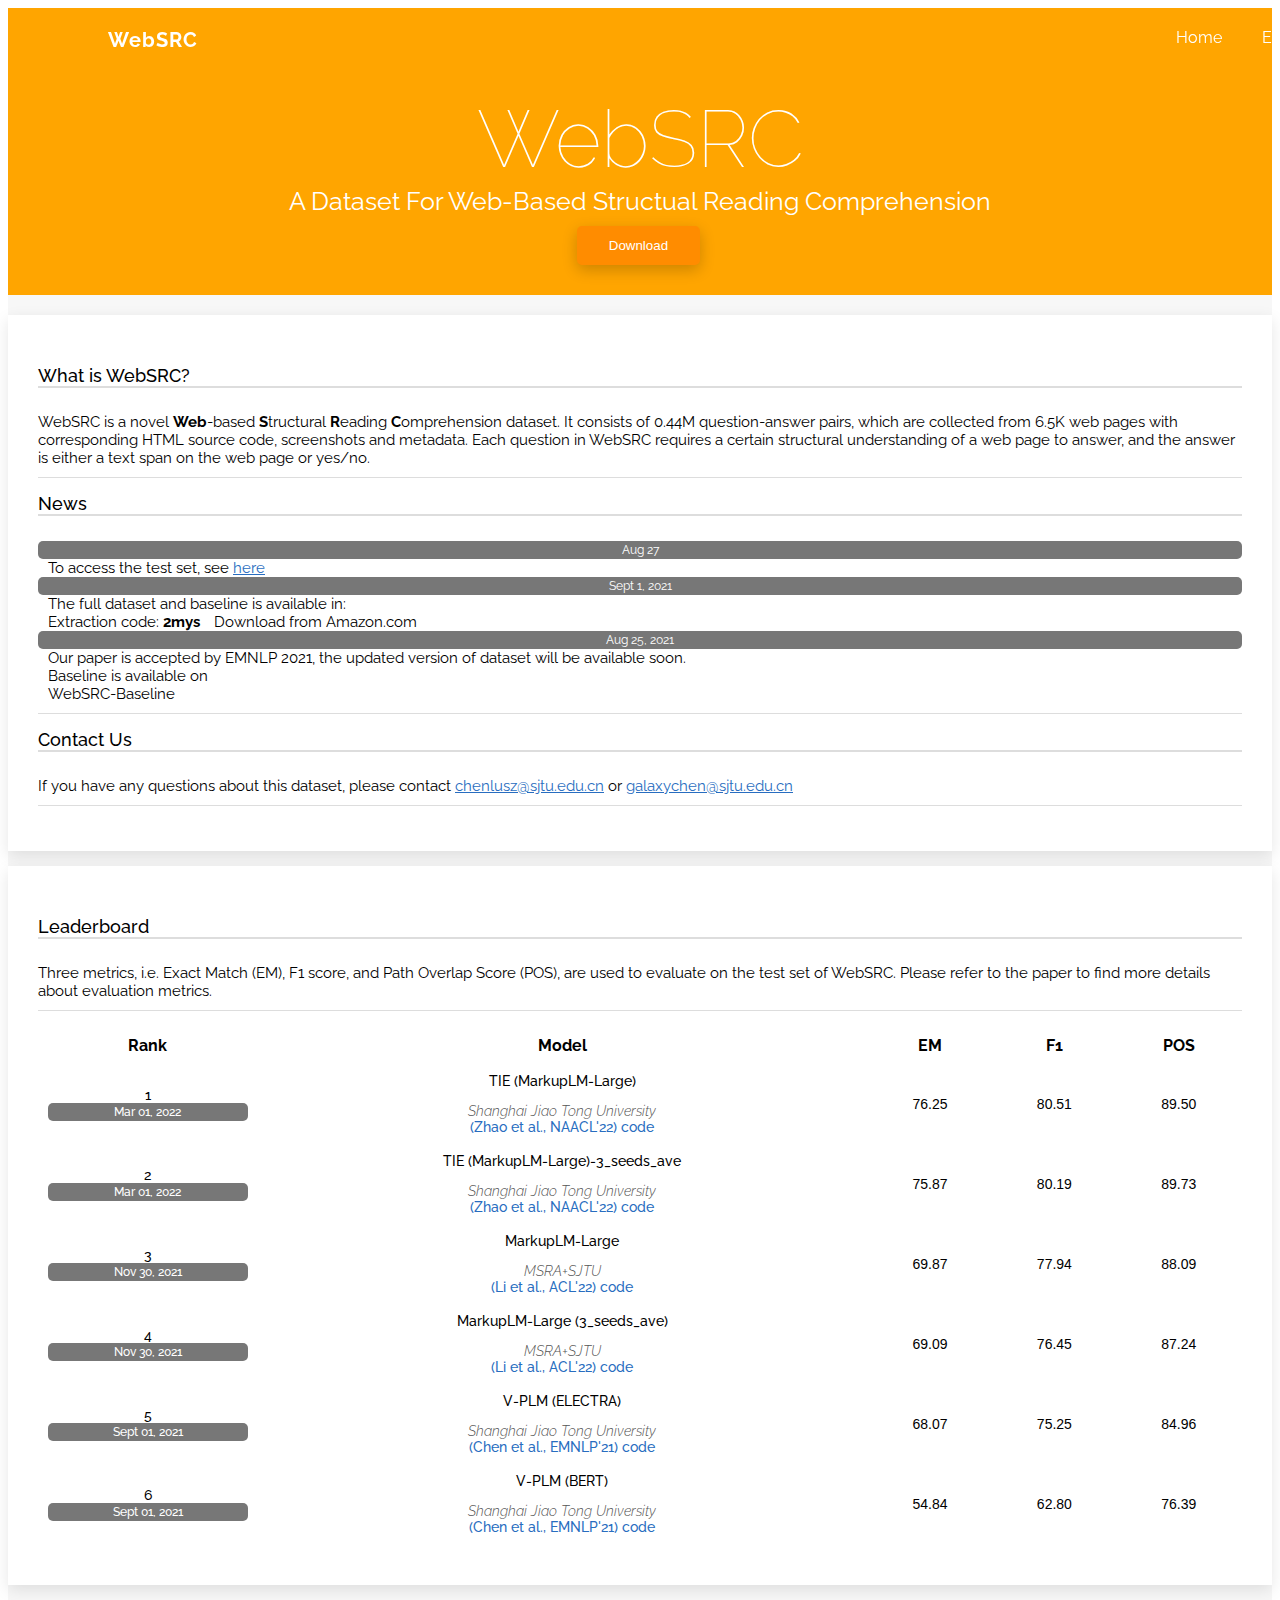
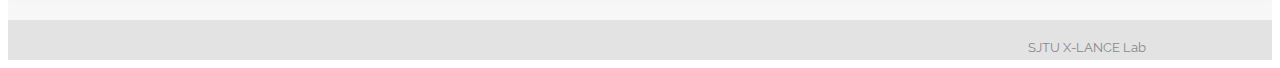
==== index.html @ c2bdacfa "update test set" ====
<!DOCTYPE html>
<html>
<head>
	<link rel="stylesheet" type="text/css" href="css/bootstrap.css">
	<link rel="stylesheet" type="text/css" href="css/style.css">
	<link href="https://fonts.googleapis.com/css?family=Raleway:100,200,300,400,500,600,700,800,900" rel="stylesheet">
	<link rel="stylesheet" href="css/fontAwesome.css">
	<title> WebSRC - A Dataset For Web-Based Structual Reading Comprehension </title>
</head>
<body>
	<header class="header">
		<div class="container clearfix">
			<div class="left-container">
				<a href="#"> WebSRC </a>
			</div>
			<div class="right-container">
				<ul class="nav-menu clearfix">
					<li>
						<a href="#"> Home </a> 
					<li>
					<li>
						<a href="dashboard.html"> Explore v1.0 </a>
					</li>
				</ul>
			</div>
		</div>
	</header>
	<section class="banner">
		<div class="container clearfix">
			<h1> WebSRC </h1>
			<span> A Dataset For Web-Based Structual Reading Comprehension </span>
			<a href="https://websrc-data.s3.amazonaws.com/release.zip" class="download-hyperlink"><button class="download-button">
				<i class="fa fa-arrow-circle-o-down" aria-hidden="true"></i> Download 
				</button>
			</a>
		</div>
	</section>
	<section class="main-content">
		<div class="container clearfix">
			<div class="row">
				<div class="col-md-5">
					<div class="info-container">
						<span class="info-title">
							<i class="fa fa-info-circle" aria-hidden="true"></i>
							What is WebSRC?
						</span>
						<p>
							WebSRC is a novel <strong>Web</strong>-based <strong>S</strong>tructural <strong>R</strong>eading <strong>C</strong>omprehension dataset. It consists of  0.44M question-answer pairs, which are collected from 6.5K web pages with corresponding HTML source code, screenshots and metadata. Each question in WebSRC requires a certain structural understanding of a web page to answer, and the answer is either a text span on the web page or yes/no.
						</p>
						<button class="action-button" style="display: none;">
							Button 1
						</button>
						<button class="inverse-button" style="display: none;">
							Button 2
						</button>
						<span class="info-title">
							<i class="fa fa-star-o" aria-hidden="true"></i>
							News
						</span>
						<p class="row">
							<span class="news-date col-md-2"> Aug 27 </span>
							<span class="news-context"> To access the test set, see <a href="https://github.com/X-LANCE/WebSRC-Baseline#obtain-test-result">here</a> </span>
                            <span class="news-date col-md-2"> Sept 1, 2021 </span>
							<span class="news-context"> The full dataset and baseline is available in: </span>
							<a href="https://pan.baidu.com/s/1-sqWgc8bTm6-bkAFYJwYQQ" class="download-link">
								<i class="fa fa-cloud-download" aria-hidden="true"></i>
								Extraction code: <strong>2mys</strong> 
							</a>
							<a href="https://websrc-data.s3.amazonaws.com/release.zip" class="download-link">
								<i class="fa fa-amazon" aria-hidden="true"></i>
								Download from Amazon.com
							</a>

                            <span class="news-date col-md-2"> Aug 25, 2021 </span>
							<span class="news-context"> Our paper is accepted by EMNLP 2021, the updated version of dataset will be available soon. </span>
							<span class="news-context"> Baseline is available on </span>
							<a href="https://github.com/X-LANCE/WebSRC-Baseline" class="download-link">
								<i class="fa fa-github" aria-hidden="true"></i>
								WebSRC-Baseline
							</a>
						</p>

						<span class="info-title">
							<i class="fa fa-question-circle-o" aria-hidden="true"></i>
							Contact Us
						</span>
						<p>
							If you have any questions about this dataset, please contact 
							<a href="mailto:chenlusz@sjtu.edu.cn">chenlusz@sjtu.edu.cn</a> or 
							<a href="mailto:galaxychen@sjtu.edu.cn">galaxychen@sjtu.edu.cn</a>
						</p>

					</div>
				</div>
				<div class="col-md-7">
					<div class="info-container">
						<span class="info-title">
							<i class="fa fa-bar-chart" aria-hidden="true"></i>
							Leaderboard
						</span>
						<p>
						Three metrics, i.e. Exact Match (EM), F1 score, and Path Overlap Score (POS), are used to evaluate on the test set of WebSRC. Please refer to the paper to find more details about evaluation metrics.
						</p>
						<table class="leader-board">
							<tbody>
								<tr>
									<th> Rank </th>
									<th> Model </th>
									<th> EM </th>
									<th> F1 </th>
									<th> POS </th>
								</tr>
								<tr>
									<td>
										1
										<span>
											Mar 01, 2022
										</span>
									</td>
									<td>
										TIE (MarkupLM-Large)
										<p> Shanghai Jiao Tong University </p>
										<a class='link' href='https://arxiv.org/abs/2205.06435'> (Zhao et al., NAACL'22) </a>
										<a class='link' href='https://github.com/X-LANCE/TIE'> code </a>
									</td>
									<td class="stat"> 76.25 </td>
									<td class="stat"> 80.51 </td>
									<td class="stat"> 89.50 </td>
								</tr>
								<tr>
									<td>
										2
										<span>
											Mar 01, 2022
										</span>
									</td>
									<td>
										TIE (MarkupLM-Large)-3_seeds_ave
										<p> Shanghai Jiao Tong University </p>
										<a class='link' href='https://arxiv.org/abs/2205.06435'> (Zhao et al., NAACL'22) </a>
										<a class='link' href='https://github.com/X-LANCE/TIE'> code </a>
									</td>
									<td class="stat"> 75.87 </td>
									<td class="stat"> 80.19 </td>
									<td class="stat"> 89.73 </td>
								</tr>
								<tr>
									<td>
										3
										<span>
											Nov 30, 2021
										</span>
									</td>
									<td>
										MarkupLM-Large
										<p> MSRA+SJTU </p>
										<a class='link' href='https://arxiv.org/abs/2110.08518'> (Li et al., ACL'22) </a>
										<a class='link' href='https://github.com/microsoft/unilm/tree/master/markuplm'> code </a>
									</td>
									<td class="stat"> 69.87 </td>
									<td class="stat"> 77.94 </td>
									<td class="stat"> 88.09 </td>
								</tr>
								<tr>
									<td>
										4
										<span>
											Nov 30, 2021
										</span>
									</td>
									<td>
										MarkupLM-Large (3_seeds_ave)
										<p> MSRA+SJTU </p>
										<a class='link' href='https://arxiv.org/abs/2110.08518'> (Li et al., ACL'22) </a>
										<a class='link' href='https://github.com/microsoft/unilm/tree/master/markuplm'> code </a>
									</td>
									<td class="stat"> 69.09 </td>
									<td class="stat"> 76.45 </td>
									<td class="stat"> 87.24 </td>
								</tr>
								<tr>
									<td>
										5
										<span>
											Sept 01, 2021
										</span>
									</td>
									<td>
										V-PLM (ELECTRA)
										<p> Shanghai Jiao Tong University </p>
										<a class='link' href='https://arxiv.org/abs/2101.09465'> (Chen et al., EMNLP'21) </a>
										<a class='link' href='https://github.com/X-LANCE/WebSRC-Baseline'> code </a>
									</td>
									<td class="stat"> 68.07 </td>
									<td class="stat"> 75.25 </td>
									<td class="stat"> 84.96 </td>
								</tr>
								<tr>
									<td>
										6
										<span>
											Sept 01, 2021
										</span>
									</td>
									<td>
										V-PLM (BERT)
										<p> Shanghai Jiao Tong University </p>
										<a class='link' href='https://arxiv.org/abs/2101.09465'> (Chen et al., EMNLP'21) </a>
										<a class='link' href='https://github.com/X-LANCE/WebSRC-Baseline'> code </a>
									</td>
									<td class="stat"> 54.84 </td>
									<td class="stat"> 62.80 </td>
									<td class="stat"> 76.39 </td>
								</tr>
							</tbody>
						</table>
					</div>
				</div>
			</div>
		</div>
	</section>
	<section class="footer clearfix">
		<a href="http://x-lance.sjtu.edu.cn/"> SJTU X-LANCE Lab<a>
	</section>
	<script src="js/jquery-1.11.2.min.js"></script>
	<script type="text/javascript" src="js/footer.js"></script>
</body>
</html>
---- css/style.css ----
body
{
	font-family: "Raleway";
	background-color: #fff;
}
th
{
	text-align: center;
}
.header
{
	width: 100%;
	background-color: #FF8C00;
	padding: 0px 100px;
	position: sticky;
	top: 0px;
}
.header .left-container
{
	float: left;
	display: block;
	margin: 20px 0px;
}
.header .left-container a
{
	text-decoration: none;
	color: #fff;
	letter-spacing: 1px;
	font-weight: 700;
	font-size: 20px;
}
.header .right-container
{
	float: right;
	display: block;
	margin: 20px;
}
.nav-menu
{
	list-style: none;
	margin: 0px;
	height: 100%;
}
.nav-menu li
{
	display: inline-block;
	text-decoration: none;
	color: #fff;
	margin-left: 20px;
	height: 100%;
}
.nav-menu li>a
{
	color: inherit;
	text-decoration: none;
}
section.banner
{
	background-color: #ffa500;
	text-align: center;
	padding: 30px 0px;
}
.banner h1
{
	font-size: 80px;
	color: #fff;
	font-weight: 100;
	margin-bottom: 0px;
}
.banner span
{
	color: #fff;
	font-size: 25px;
}
.download-button
{
	padding: 10px 30px;
	margin-top: 10px;
	border-radius: 5px;
	background-color: #FF8C00;
	color: #fff;
	border: 2px solid #FF8C00;
	transition: all 0.5s;
	display: block;
	margin-left: 45%;
	box-shadow: 0px 5px 15px rgba(0,0,0,0.2);
}
.download-button:hover
{
	background: transparent;
}
section.main-content
{
	background-color: #f7f7f7;
	padding: 20px 0px;
}
.main-content h2, .sidebar-content h2
{
	font-size: 30px;
	font-weight: 600;
}
.main-content .info-container
{
	background: #fff;
	padding: 30px;
	box-shadow: 0px 5px 15px rgba(0,0,0,0.1);
	padding-top: 50px;
	margin-bottom: 15px;
}
.info-container .info-title
{
	display: block;
	font-size: 18px;
	font-weight: 500;
	border-bottom: 2px solid #ddd;
}
.info-container p
{
	font-size: 15px;
	padding: 10px 0px;
	display: block;
	border-bottom: 1px solid #ddd;
}
.action-button,.inverse-button
{
	margin: 5px 20px;
	border-radius: 20px;
	background-color: #ffa500;
	color: #fff;
	width: 90%;
	display: block;
	transition: all 0.5s;
	box-shadow: none;
	border: none;
	padding: 6px;
	font-size: 15px;
}
.action-button:hover
{
	background-color: #FF8C00;
}
.info-container .inverse-button
{
	background-color: transparent;
	color: #ffa500;
	border: 2px solid #ffa500;
	font-weight: 500;
}
.inverse-button:hover
{
	background-color: #ffa500;
	color: #fff;
}
.leader-board
{
	width: 100%;
	max-width: 100%;
	margin: 10px 0px;
}
.leader-board tbody
{
	display: table-row-group;
	vertical-align: middle;
	width: 100%;
	border-collapse: collapse;
}
.leader-board tr
{
	border-bottom: 1px solid #ddd;
	display: table-row;
}
.leader-board tr>th, .leader-board tr>td
{
	display: table-cell;
	padding: 8px;
	text-align: center;
}
.leader-board tr>td
{
	font-size: 14px;
	font-weight: 500;
}
.leader-board tr>td>p
{
	font-size: 14px;
	font-style: italic;
	font-weight: 300;
	color: #555;
	padding: 0px;
	border: none;
	margin-bottom: 0px;
}
.leader-board tr>td>a
{
	text-decoration: none;
}
.stat
{
	font-family: sans-serif; 
}
.human-row
{
	background-color: #f3f3f3;
}
.leader-board tr>td>span, span.news-date
{
	display: block;
	background-color: #777;
	border-radius: 5px;
	color: #fff;
	padding: 2px;
	font-size: 12px;
	text-align: center;
}
.footer
{
	background-color: #e3e3e3;
	padding: 20px 0px;
}
.footer a
{
	text-decoration: none;
	float: right;
	margin-right: 10%;
	color: #888;
	font-size: 13px;
}
.keyword-list
{
	list-style: none;
	padding-left: 0px;
}
.keyword-list li
{
	float: left;
	margin: 2px 2px;
}
.half-padding
{
	padding: 15px;
	padding-top: 30px !important;
}
.subtitle
{
	font-size: 1.4em;
	color: #989898;
}
.main-content .dashboard-container
{
	background: #fff;
	box-shadow: 0px 5px 15px rgba(0,0,0,0.1);
}
.dashboard-container .dashboard-header
{
	background-color: #f0f0f0;
	padding: 30px;
	color: #989898;
}
.dashboard-container .dashboard-main
{
	background-color: #fff;
	padding: 30px;
	color: #565656;
}
.dashboard-container .dashboard-header h2, .dashboard-container .dashboard-main h2
{
	font-size: 24px;
}
.dashboard-container .dashboard-header span, .dashboard-container .dashboard-main span
{
	font-size: 16px;
	font-family: sans-serif;
}
.dashboard-container .dashboard-main span
{
	color: #979797;
}
.dashboard-wrap
{
	margin: 50px 0px;
}
.dashboard-canvas
{
	border-radius: 5px;
	border: 2px solid #ffa500;
}
.dashboard-text
{
	overflow-y: scroll;
}
.dashboard-item
{
	border-left: 5px solid #29e21f;
	margin: 1px;
	border-top: 1px solid #f7f7f7;
	border-bottom: 1px solid #f7f7f7;
	padding: 10px;
}
.dashboard-item h4, .dashboard-title-span
{
	color: #565656 !important;
	font-size: 16px !important;
	font-weight: 600 !important;
	font-family: "Raleway" !important;
}
.tid
{
	display: none;
}
.dashboard-item>i
{
	font-size: 14px;
}
.dashboard-answer-list
{
	list-style: none;
	padding: 0px;
}
.dashboard-answer-list li
{
	float: left;
	border: 1px solid #e7e7e7;
	margin: 0px 5px;
	padding: 0px 5px;
}
.dashboard-answer-span
{
	color: #565656 !important;
	font-size: 14px !important;
	font-weight: 400 !important;
	font-family: "Raleway" !important;
}
.dashboard-item .active
{
	background-color: rgba(10, 230, 100, 0.7);
	color: #fff; 
}
.news-context
{
	display: block;
	padding: 0px 10px;
}
.download-link
{
	color: inherit;
	text-decoration: none;
}
.download-link:hover
{
	color: inherit;
}
.download-link>i
{
	margin-right: 10px;
}
.fixed-bottom
{
	position: fixed;
	bottom: 0;
}
a.download-hyperlink
{
	text-decoration: none;
	outline: none;
}
a {
  color: #286dc0;
}
a:hover,
a:active,
a:focus {
  text-decoration: none !important;
  color: #463494;
}
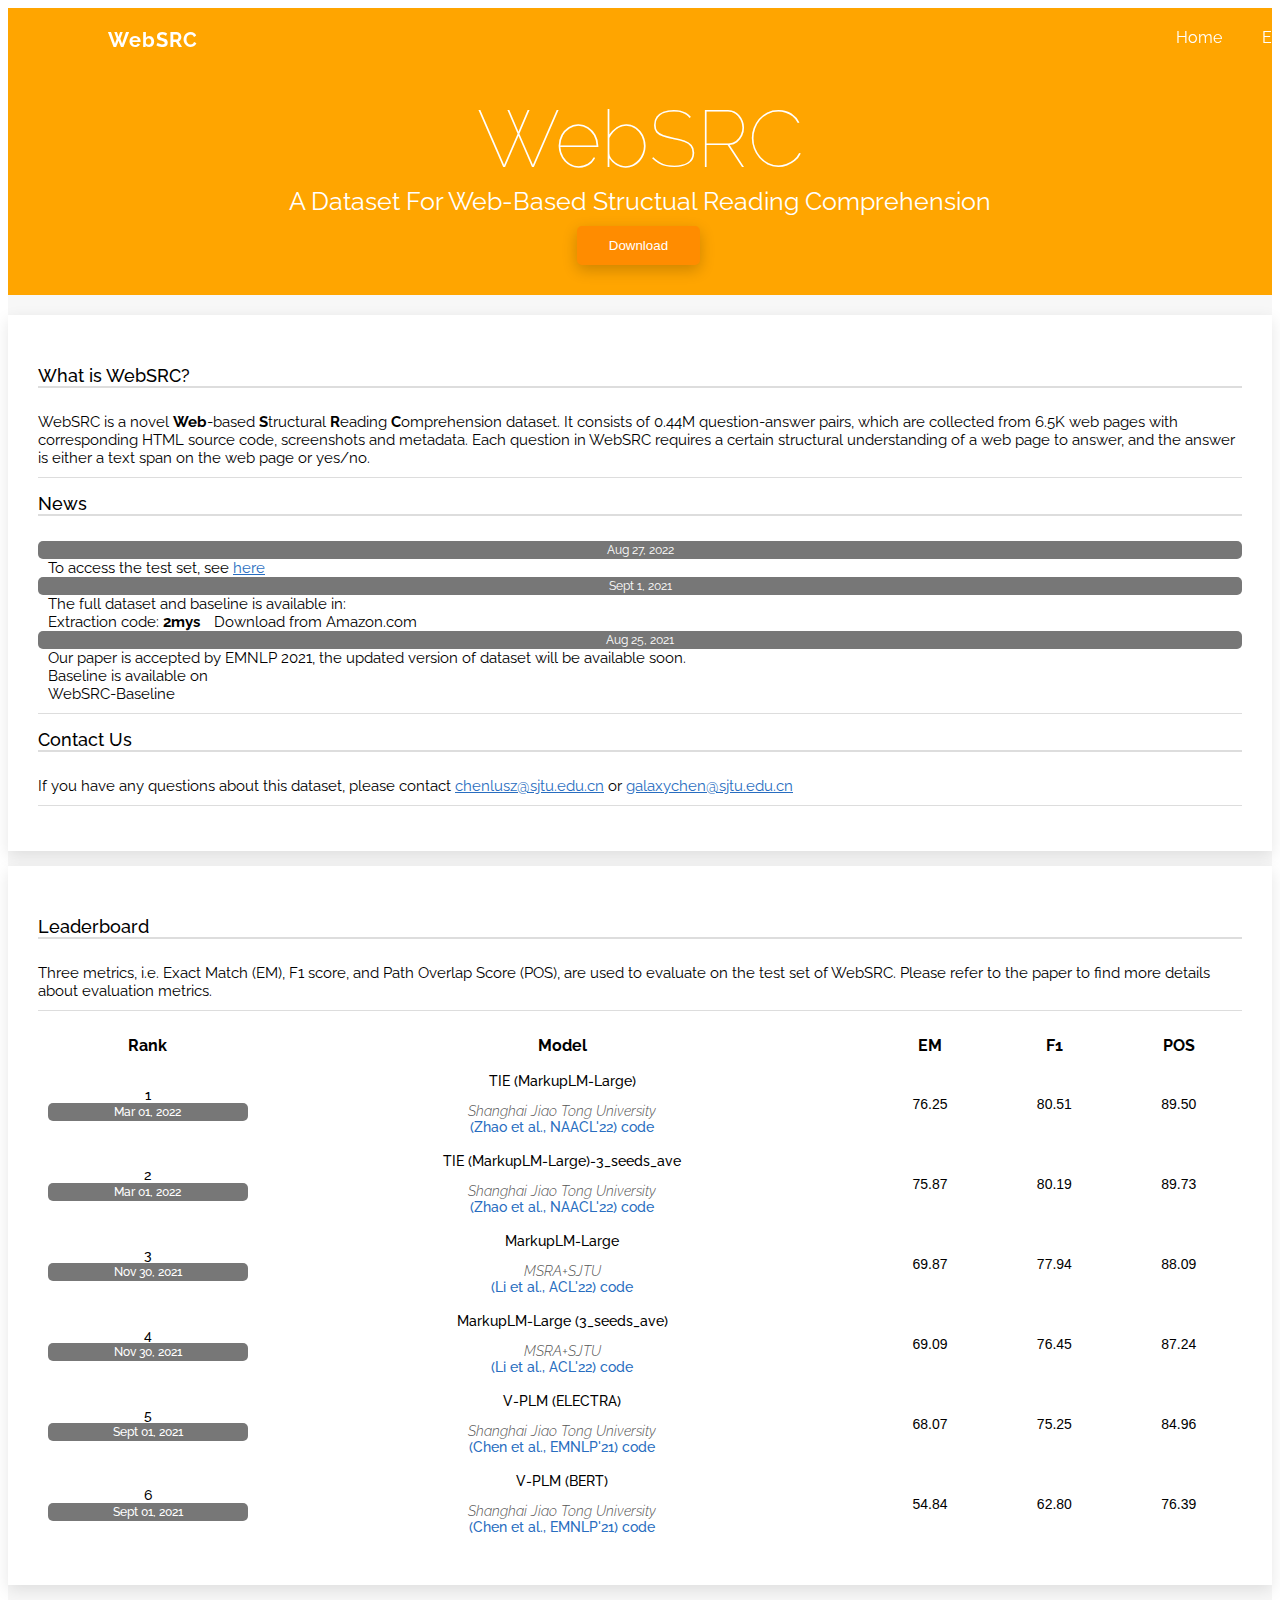
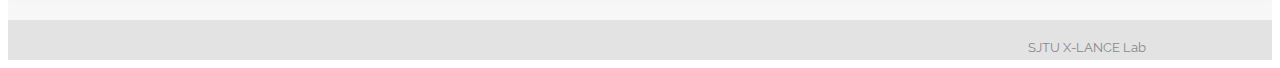
==== commit 84836333: "update test set" ====
--- a/index.html
+++ b/index.html
@@ -59,7 +59,7 @@
 							News
 						</span>
 						<p class="row">
-							<span class="news-date col-md-2"> Aug 27 </span>
+							<span class="news-date col-md-2"> Aug 27, 2022 </span>
 							<span class="news-context"> To access the test set, see <a href="https://github.com/X-LANCE/WebSRC-Baseline#obtain-test-result">here</a> </span>
                             <span class="news-date col-md-2"> Sept 1, 2021 </span>
 							<span class="news-context"> The full dataset and baseline is available in: </span>
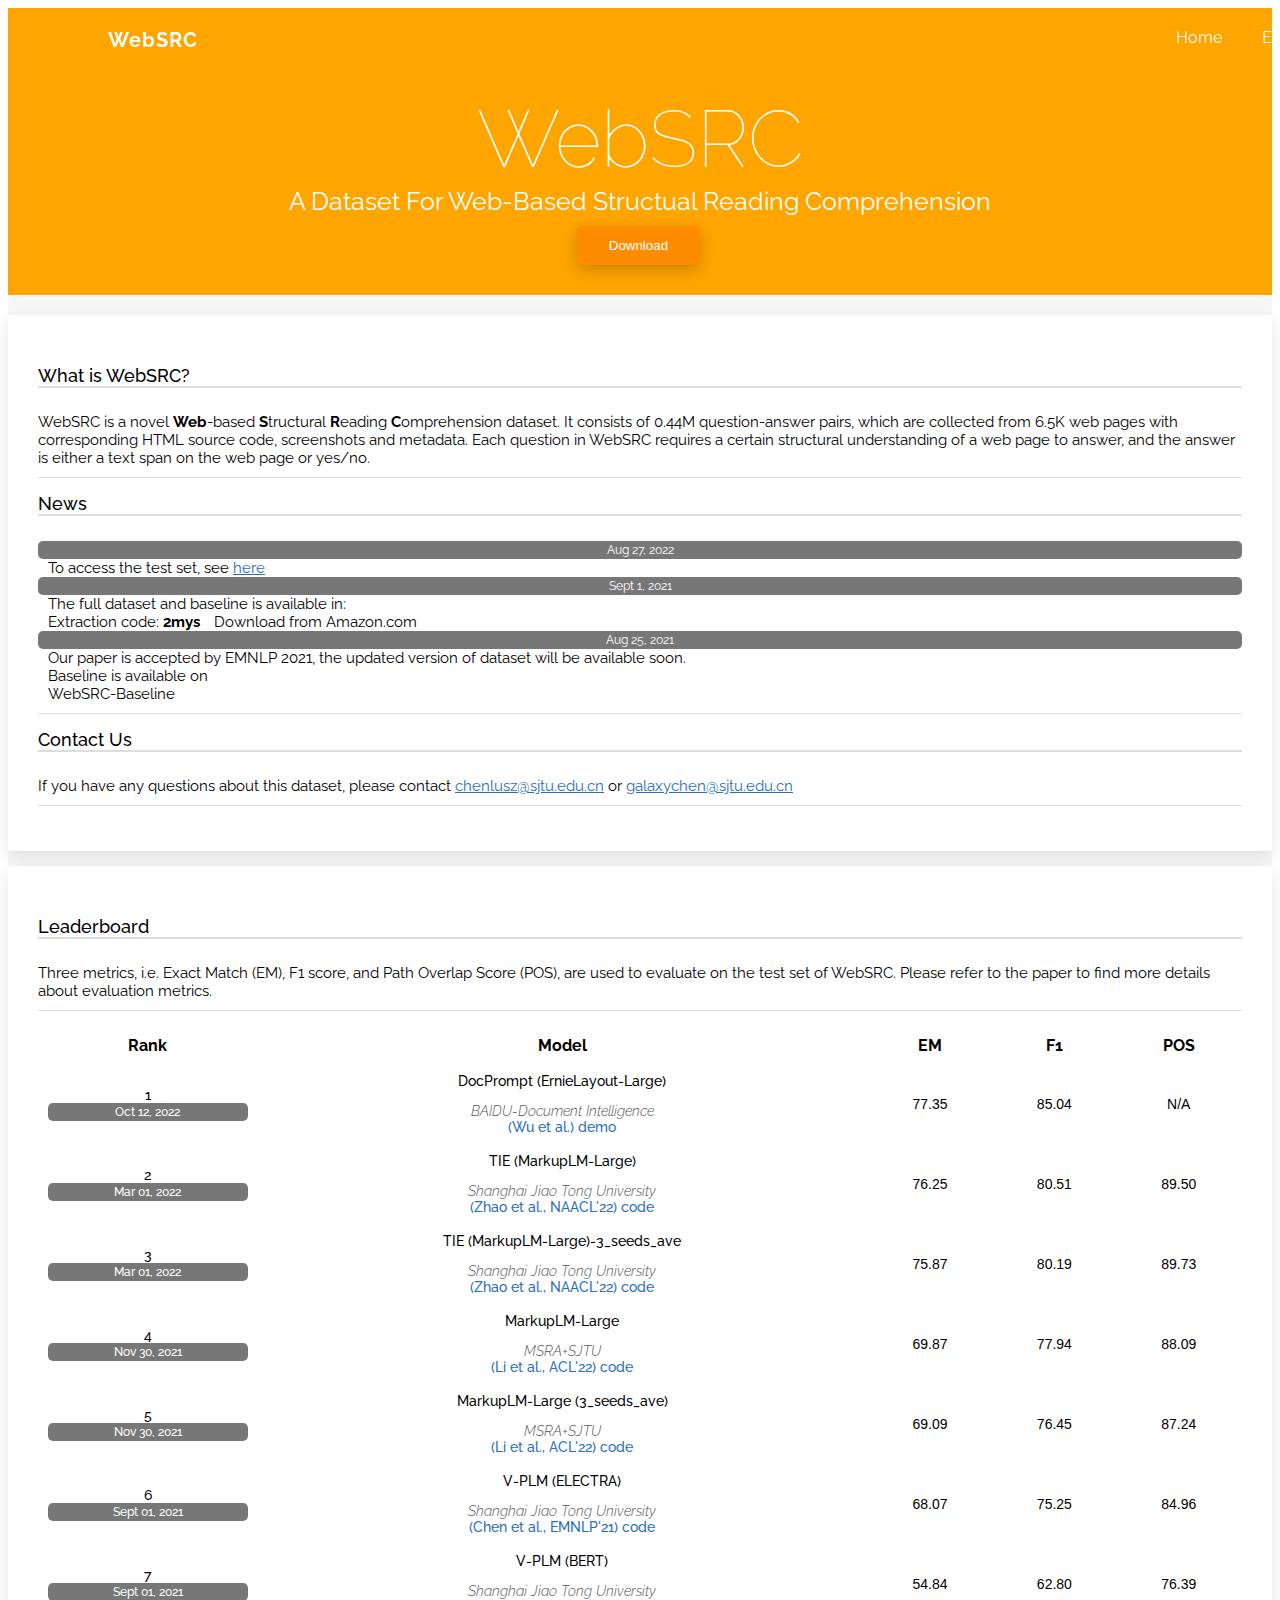
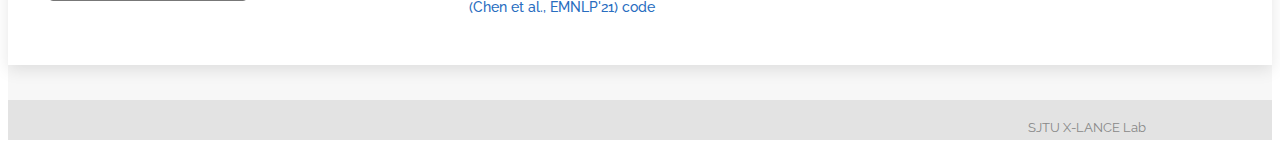
==== commit 7d5132d2: "Update DocPrompt" ====
--- a/index.html
+++ b/index.html
@@ -115,6 +115,23 @@
 									<td>
 										1
 										<span>
+											Oct 12, 2022
+										</span>
+									</td>
+									<td>
+										DocPrompt (ErnieLayout-Large)
+										<p> BAIDU-Document Intelligence </p>
+										<a class='link'> (Wu et al.) </a>
+										<a class='link' href='https://huggingface.co/spaces/PaddlePaddle/ERNIE-LayoutX'> demo </a>
+									</td>
+									<td class="stat"> 77.35 </td>
+									<td class="stat"> 85.04 </td>
+									<td class="stat"> N/A </td>
+								</tr>
+								<tr>
+									<td>
+										2
+										<span>
 											Mar 01, 2022
 										</span>
 									</td>
@@ -130,7 +147,7 @@
 								</tr>
 								<tr>
 									<td>
-										2
+										3
 										<span>
 											Mar 01, 2022
 										</span>
@@ -147,7 +164,7 @@
 								</tr>
 								<tr>
 									<td>
-										3
+										4
 										<span>
 											Nov 30, 2021
 										</span>
@@ -164,7 +181,7 @@
 								</tr>
 								<tr>
 									<td>
-										4
+										5
 										<span>
 											Nov 30, 2021
 										</span>
@@ -181,7 +198,7 @@
 								</tr>
 								<tr>
 									<td>
-										5
+										6
 										<span>
 											Sept 01, 2021
 										</span>
@@ -198,7 +215,7 @@
 								</tr>
 								<tr>
 									<td>
-										6
+										7
 										<span>
 											Sept 01, 2021
 										</span>
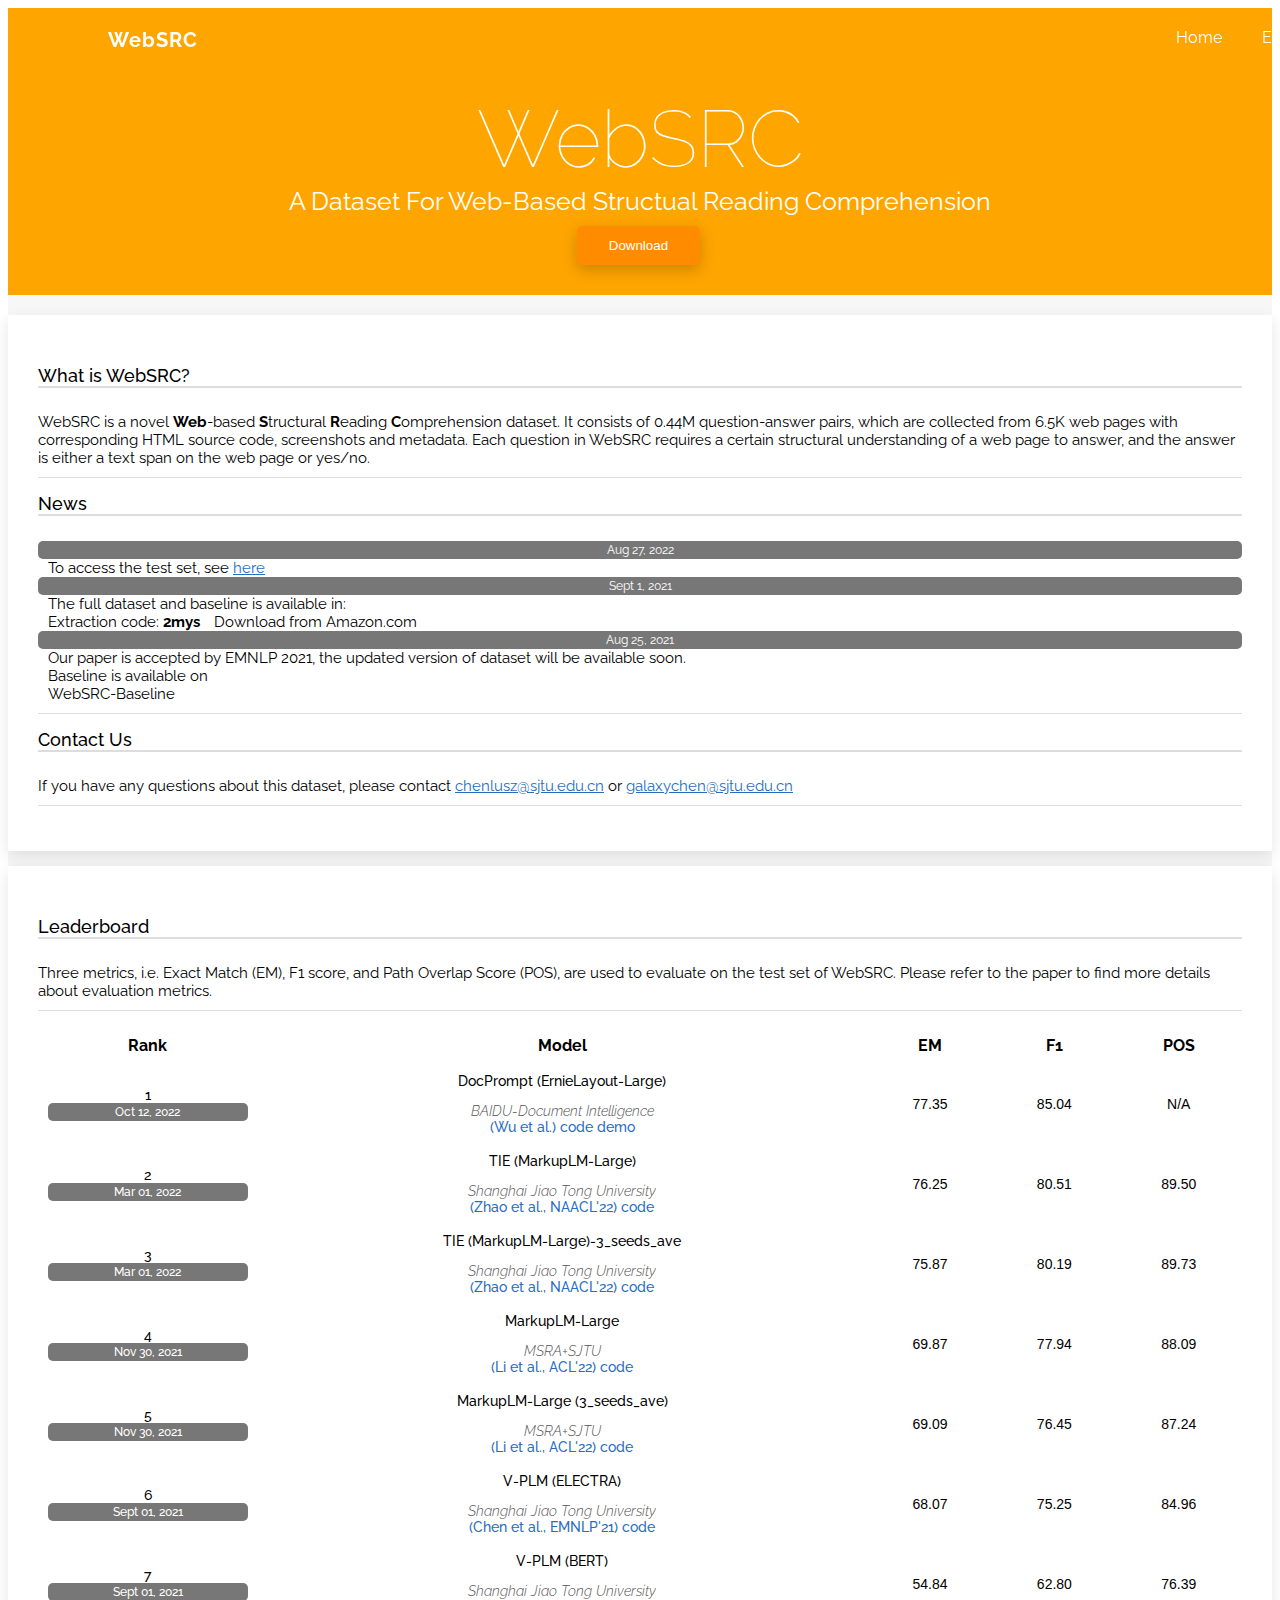
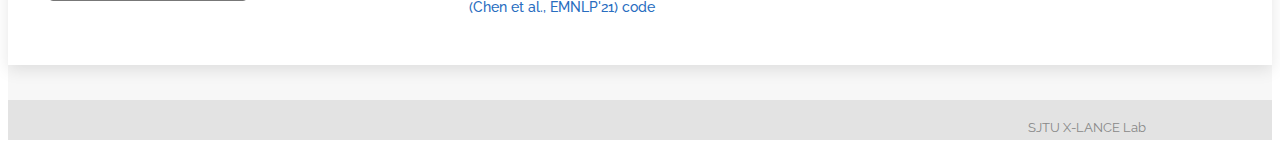
==== commit 5e163f80: "Update codes of DocPrompt" ====
--- a/index.html
+++ b/index.html
@@ -122,6 +122,7 @@
 										DocPrompt (ErnieLayout-Large)
 										<p> BAIDU-Document Intelligence </p>
 										<a class='link'> (Wu et al.) </a>
+										<a class='link' href='https://github.com/PaddlePaddle/PaddleNLP/tree/develop/model_zoo/ernie-layoutx'> code </a>
 										<a class='link' href='https://huggingface.co/spaces/PaddlePaddle/ERNIE-LayoutX'> demo </a>
 									</td>
 									<td class="stat"> 77.35 </td>
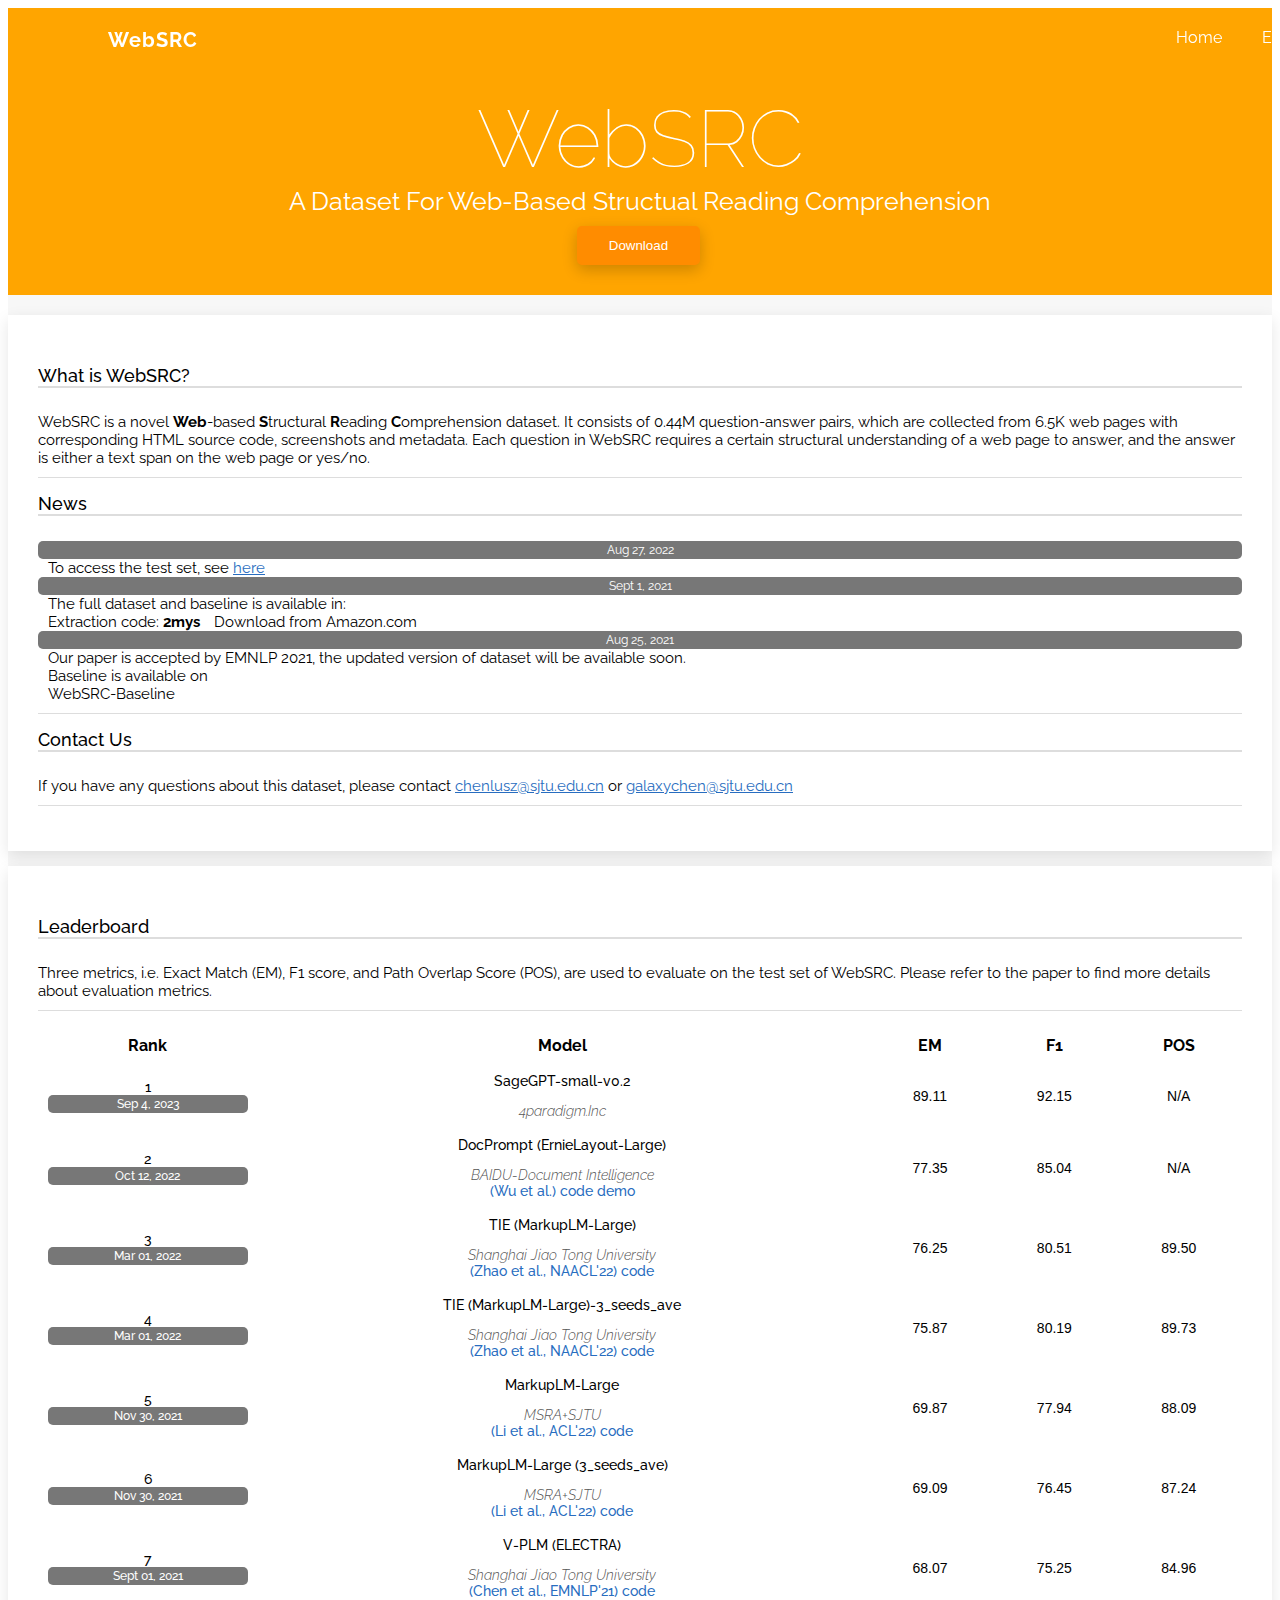
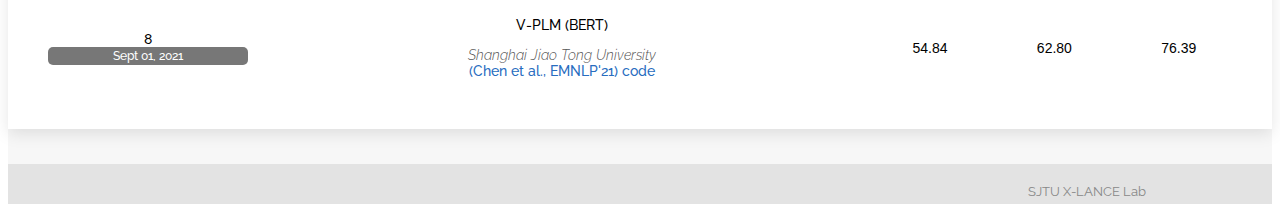
==== commit e063231f: "Add SageGPT-small-v0.2" ====
--- a/index.html
+++ b/index.html
@@ -115,13 +115,28 @@
 									<td>
 										1
 										<span>
+											Sep 4, 2023
+										</span>
+									</td>
+									<td>
+										SageGPT-small-v0.2
+										<p> 4paradigm.Inc </p>
+									</td>
+									<td class="stat"> 89.11 </td>
+									<td class="stat"> 92.15 </td>
+									<td class="stat"> N/A </td>
+								</tr>
+								<tr>
+									<td>
+										2
+										<span>
 											Oct 12, 2022
 										</span>
 									</td>
 									<td>
 										DocPrompt (ErnieLayout-Large)
 										<p> BAIDU-Document Intelligence </p>
-										<a class='link'> (Wu et al.) </a>
+										<a class='link' href='https://arxiv.org/abs/2308.10959'> (Wu et al.) </a>
 										<a class='link' href='https://github.com/PaddlePaddle/PaddleNLP/tree/develop/model_zoo/ernie-layoutx'> code </a>
 										<a class='link' href='https://huggingface.co/spaces/PaddlePaddle/ERNIE-LayoutX'> demo </a>
 									</td>
@@ -131,7 +146,7 @@
 								</tr>
 								<tr>
 									<td>
-										2
+										3
 										<span>
 											Mar 01, 2022
 										</span>
@@ -148,7 +163,7 @@
 								</tr>
 								<tr>
 									<td>
-										3
+										4
 										<span>
 											Mar 01, 2022
 										</span>
@@ -165,7 +180,7 @@
 								</tr>
 								<tr>
 									<td>
-										4
+										5
 										<span>
 											Nov 30, 2021
 										</span>
@@ -182,7 +197,7 @@
 								</tr>
 								<tr>
 									<td>
-										5
+										6
 										<span>
 											Nov 30, 2021
 										</span>
@@ -199,7 +214,7 @@
 								</tr>
 								<tr>
 									<td>
-										6
+										7
 										<span>
 											Sept 01, 2021
 										</span>
@@ -216,7 +231,7 @@
 								</tr>
 								<tr>
 									<td>
-										7
+										8
 										<span>
 											Sept 01, 2021
 										</span>
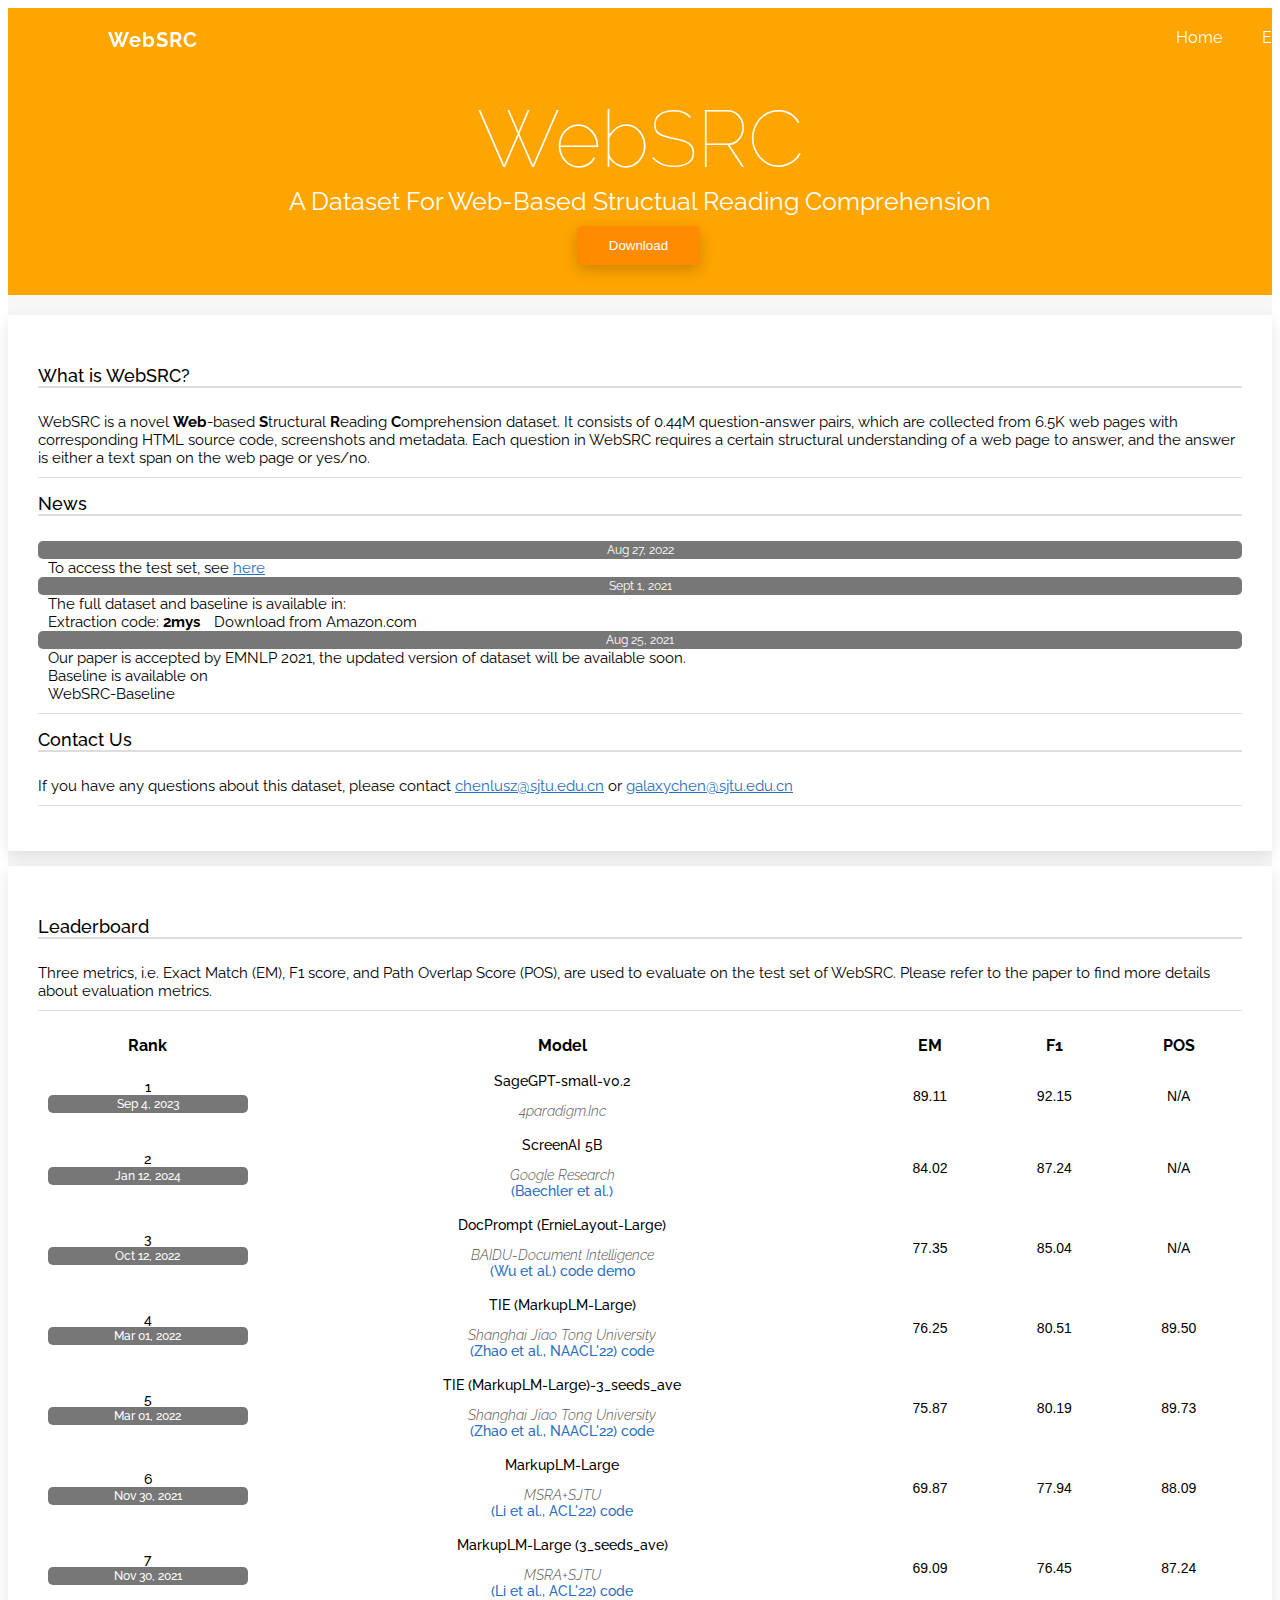
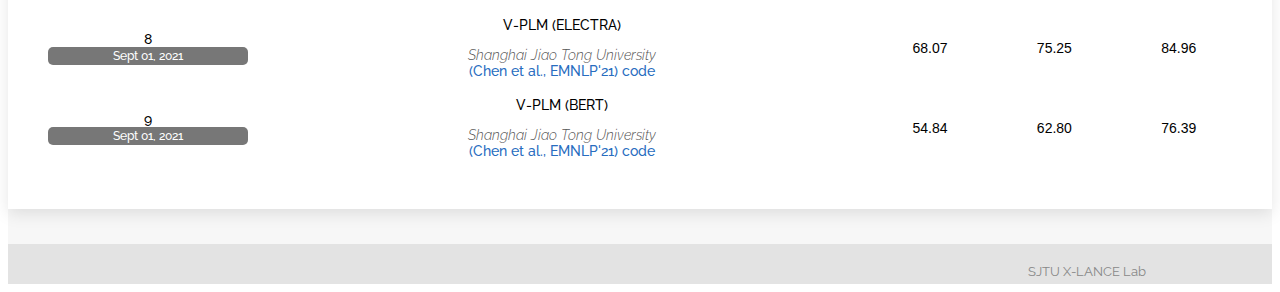
==== commit 4101a0c5: "Add ScreenAI" ====
--- a/index.html
+++ b/index.html
@@ -130,6 +130,24 @@
 									<td>
 										2
 										<span>
+											Jan 12, 2024
+										</span>
+									</td>
+									<td>
+										ScreenAI 5B
+										<p> Google Research </p>
+										<a class='link' href='https://arxiv.org/abs/2402.04615'> (Baechler et al.) </a>
+<!-- 										<a class='link' href='https://github.com/PaddlePaddle/PaddleNLP/tree/develop/model_zoo/ernie-layoutx'> code </a>
+										<a class='link' href='https://huggingface.co/spaces/PaddlePaddle/ERNIE-LayoutX'> demo </a> -->
+									</td>
+									<td class="stat"> 84.02 </td>
+									<td class="stat"> 87.24 </td>
+									<td class="stat"> N/A </td>
+								</tr>
+								<tr>
+									<td>
+										3
+										<span>
 											Oct 12, 2022
 										</span>
 									</td>
@@ -146,7 +164,7 @@
 								</tr>
 								<tr>
 									<td>
-										3
+										4
 										<span>
 											Mar 01, 2022
 										</span>
@@ -163,7 +181,7 @@
 								</tr>
 								<tr>
 									<td>
-										4
+										5
 										<span>
 											Mar 01, 2022
 										</span>
@@ -180,7 +198,7 @@
 								</tr>
 								<tr>
 									<td>
-										5
+										6
 										<span>
 											Nov 30, 2021
 										</span>
@@ -197,7 +215,7 @@
 								</tr>
 								<tr>
 									<td>
-										6
+										7
 										<span>
 											Nov 30, 2021
 										</span>
@@ -214,7 +232,7 @@
 								</tr>
 								<tr>
 									<td>
-										7
+										8
 										<span>
 											Sept 01, 2021
 										</span>
@@ -231,7 +249,7 @@
 								</tr>
 								<tr>
 									<td>
-										8
+										9
 										<span>
 											Sept 01, 2021
 										</span>
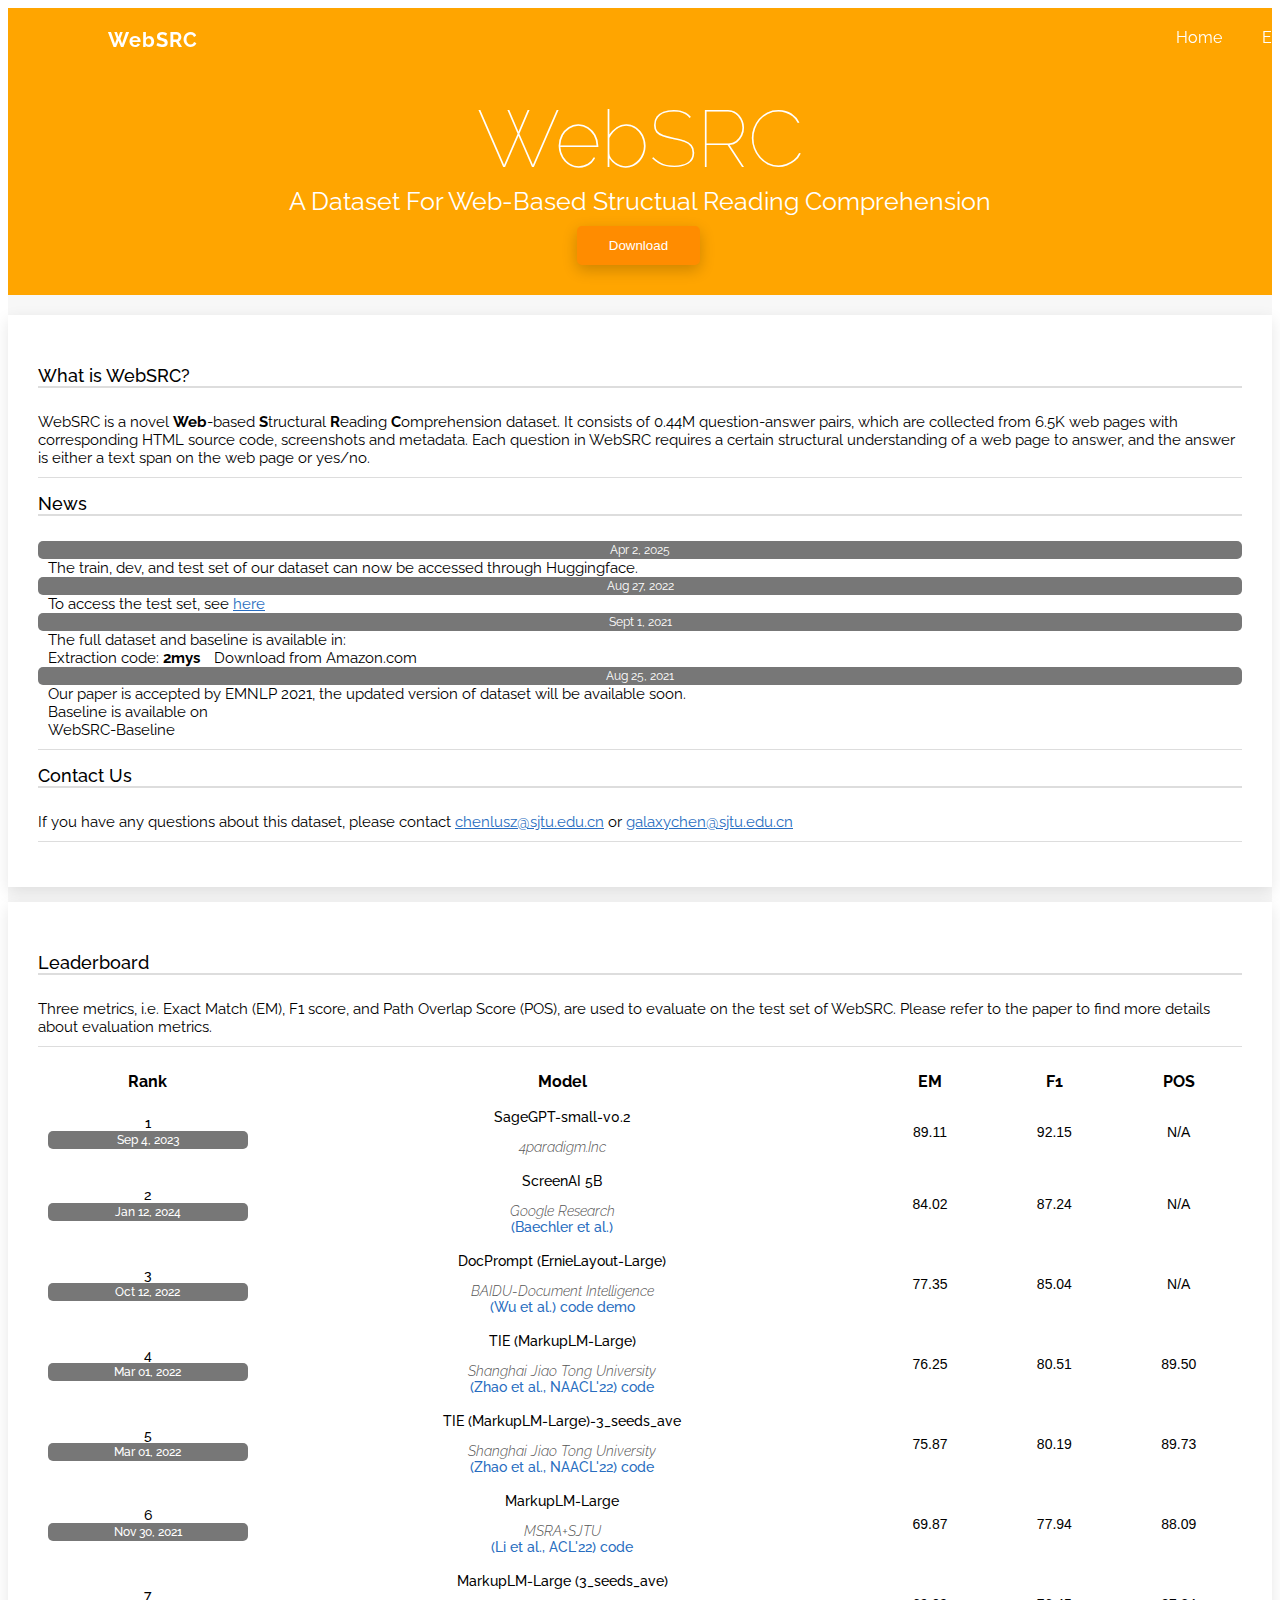
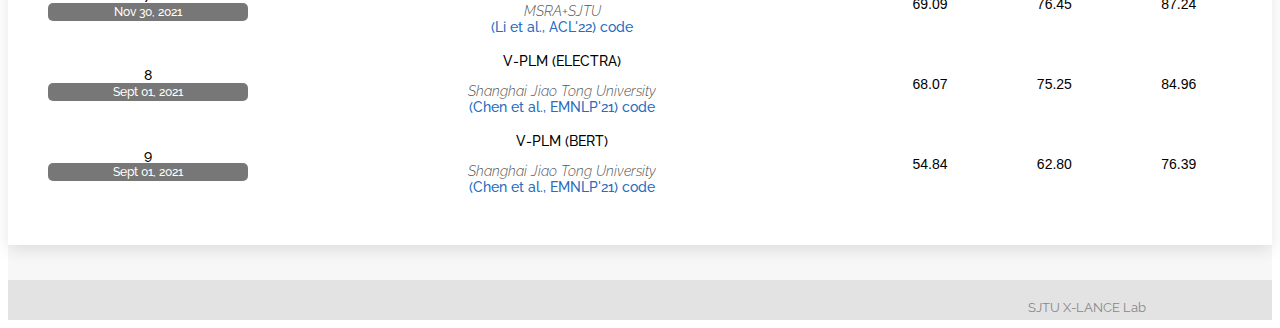
==== commit 9fe76c17: "Update index.html to add Huggingface Link" ====
--- a/index.html
+++ b/index.html
@@ -30,7 +30,7 @@
 		<div class="container clearfix">
 			<h1> WebSRC </h1>
 			<span> A Dataset For Web-Based Structual Reading Comprehension </span>
-			<a href="https://websrc-data.s3.amazonaws.com/release.zip" class="download-hyperlink"><button class="download-button">
+			<a href="https://huggingface.co/datasets/X-LANCE/WebSRC_v1.0" class="download-hyperlink"><button class="download-button">
 				<i class="fa fa-arrow-circle-o-down" aria-hidden="true"></i> Download 
 				</button>
 			</a>
@@ -59,9 +59,11 @@
 							News
 						</span>
 						<p class="row">
+							<span class="news-date col-md-2"> Apr 2, 2025 </span>
+							<span class="news-context"> The train, dev, and test set of our dataset can now be accessed through <a href="https://huggingface.co/datasets/X-LANCE/WebSRC_v1.0" class="download-link">Huggingface</a>.</span>
 							<span class="news-date col-md-2"> Aug 27, 2022 </span>
 							<span class="news-context"> To access the test set, see <a href="https://github.com/X-LANCE/WebSRC-Baseline#obtain-test-result">here</a> </span>
-                            <span class="news-date col-md-2"> Sept 1, 2021 </span>
+                                                        <span class="news-date col-md-2"> Sept 1, 2021 </span>
 							<span class="news-context"> The full dataset and baseline is available in: </span>
 							<a href="https://pan.baidu.com/s/1-sqWgc8bTm6-bkAFYJwYQQ" class="download-link">
 								<i class="fa fa-cloud-download" aria-hidden="true"></i>
@@ -72,7 +74,7 @@
 								Download from Amazon.com
 							</a>
 
-                            <span class="news-date col-md-2"> Aug 25, 2021 </span>
+                                                        <span class="news-date col-md-2"> Aug 25, 2021 </span>
 							<span class="news-context"> Our paper is accepted by EMNLP 2021, the updated version of dataset will be available soon. </span>
 							<span class="news-context"> Baseline is available on </span>
 							<a href="https://github.com/X-LANCE/WebSRC-Baseline" class="download-link">
